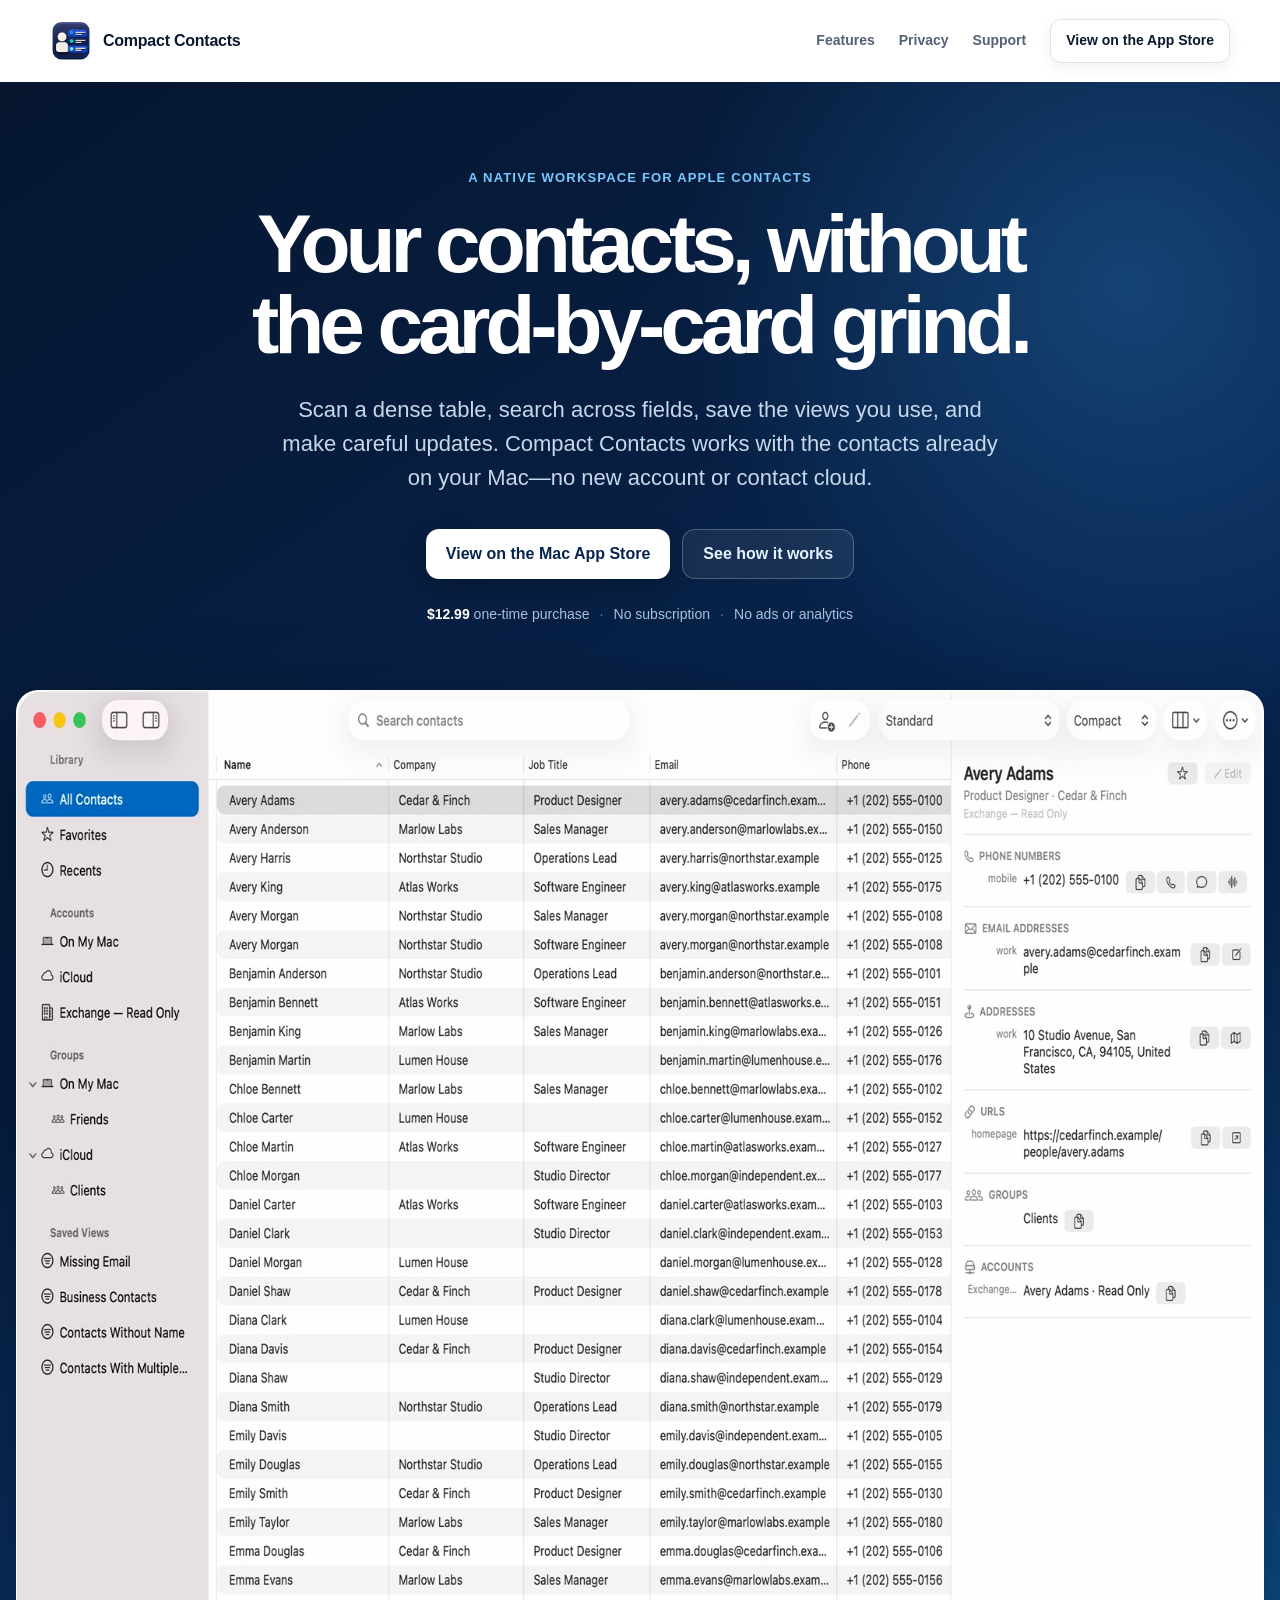
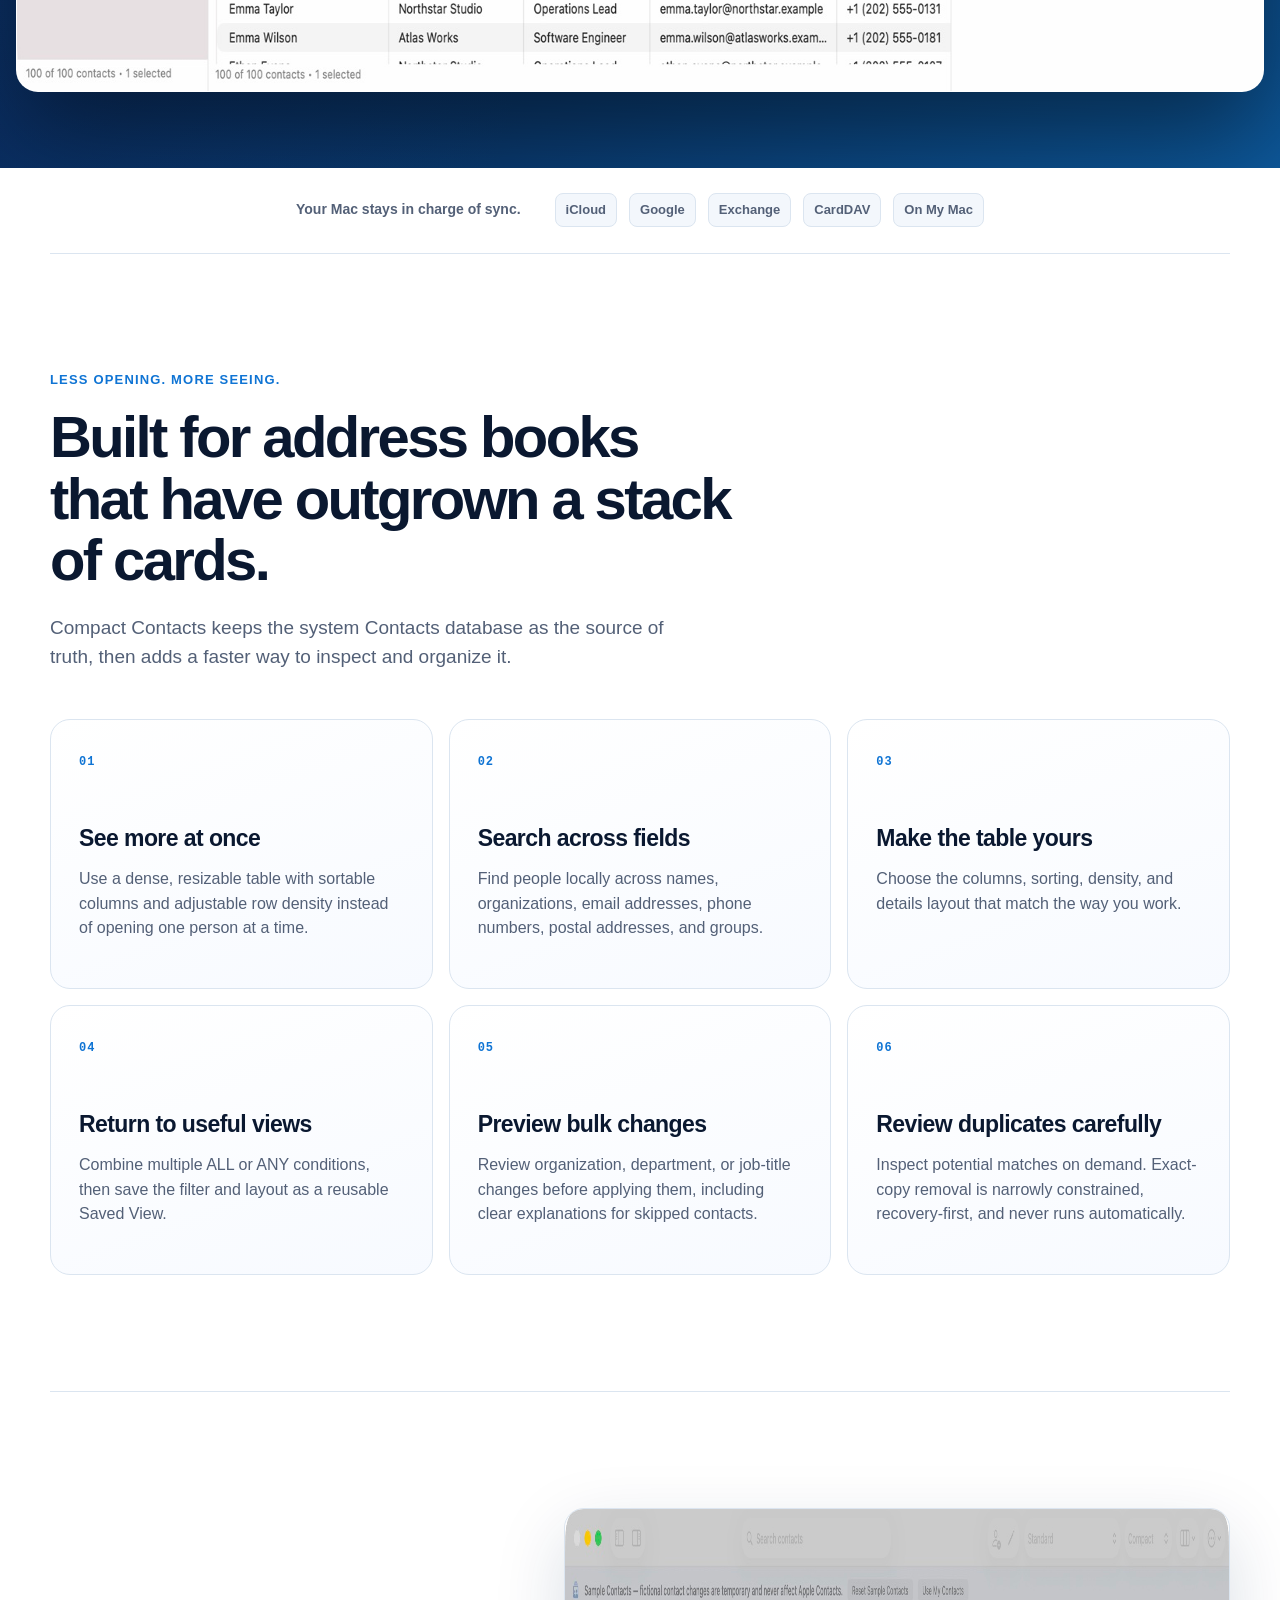
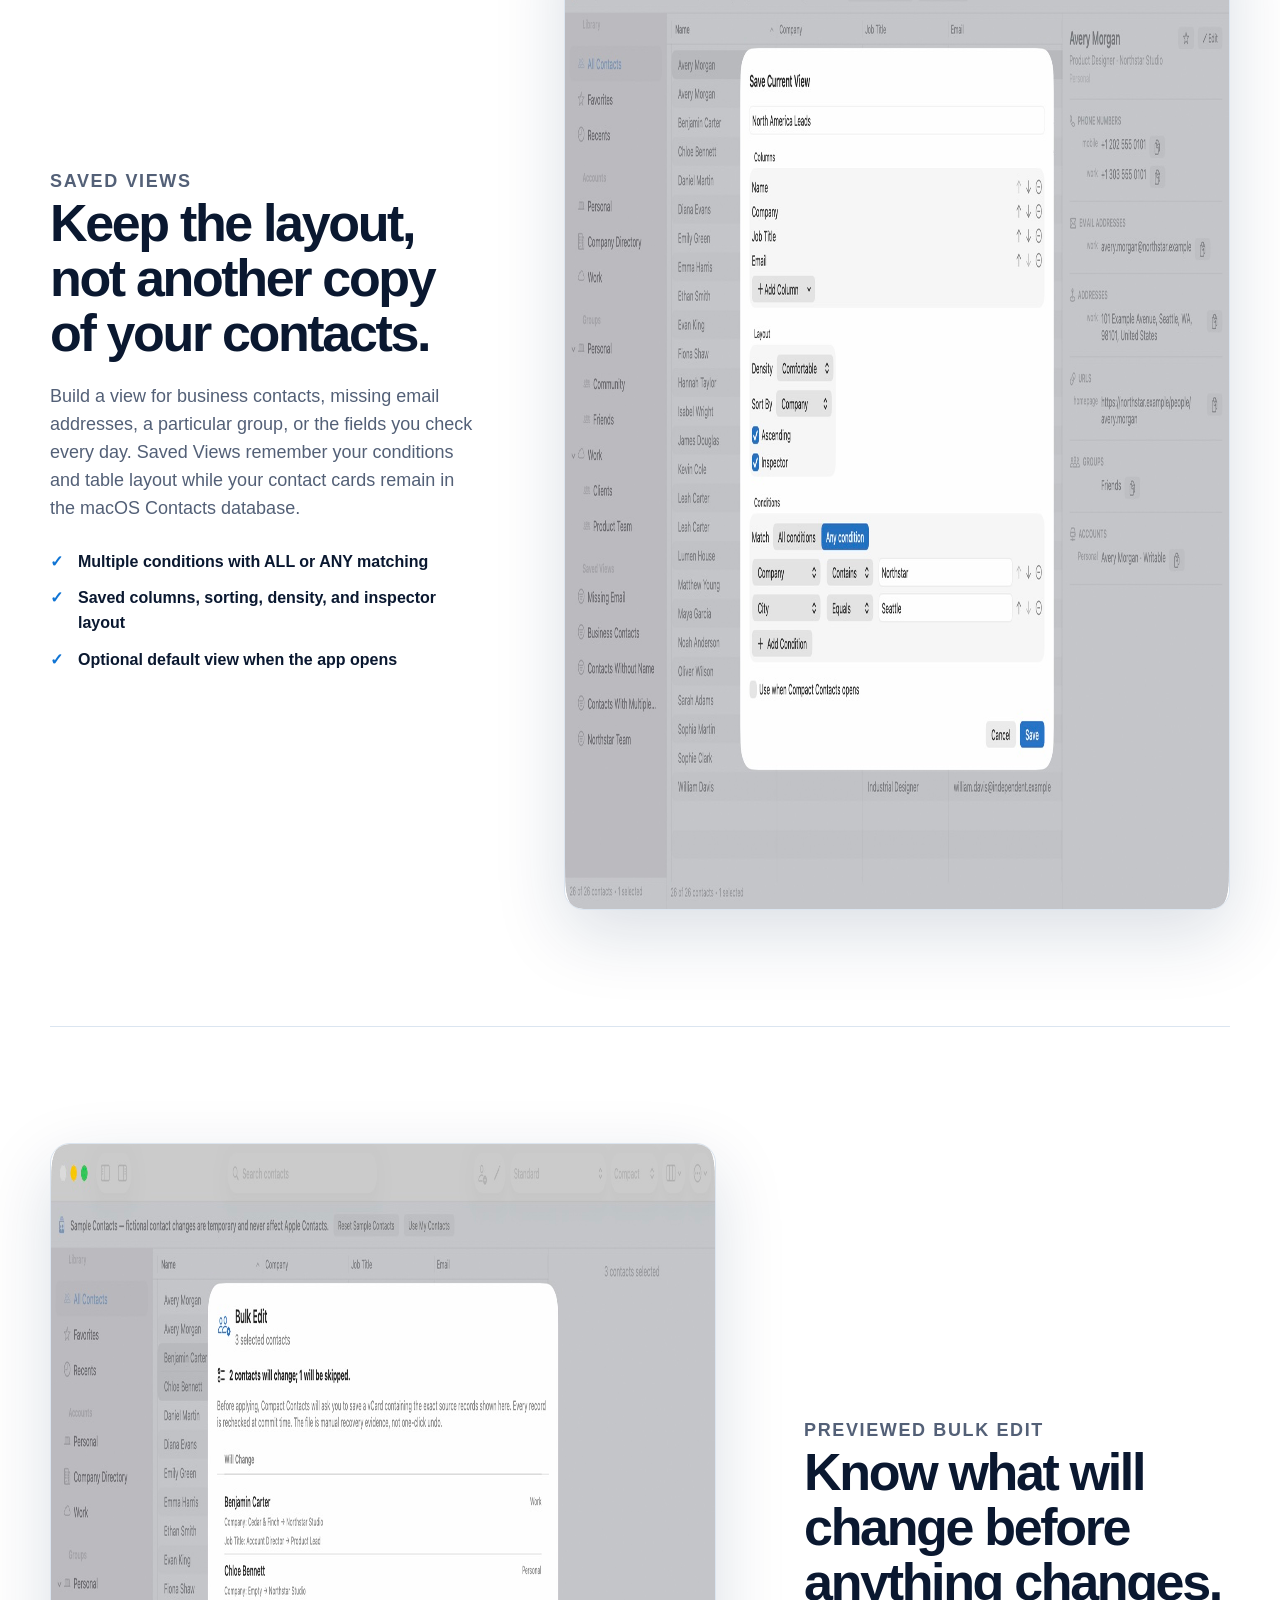
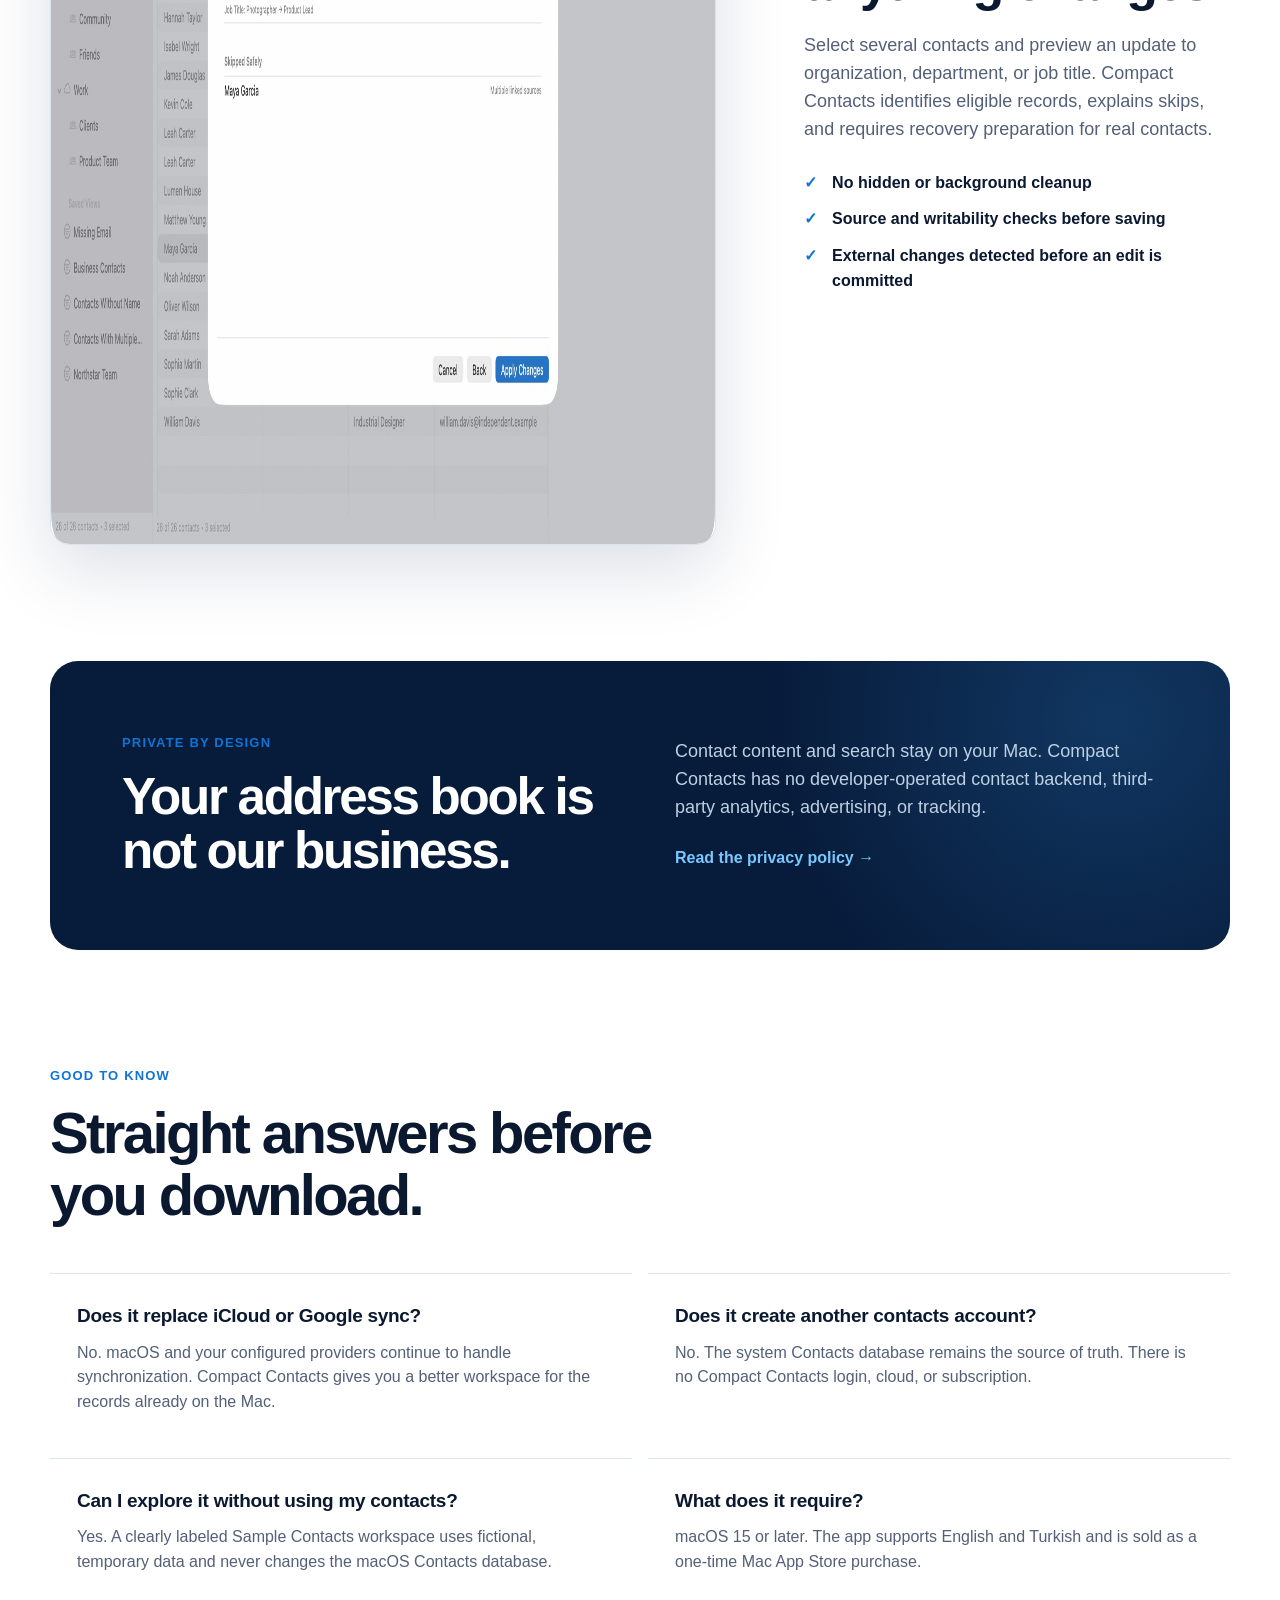
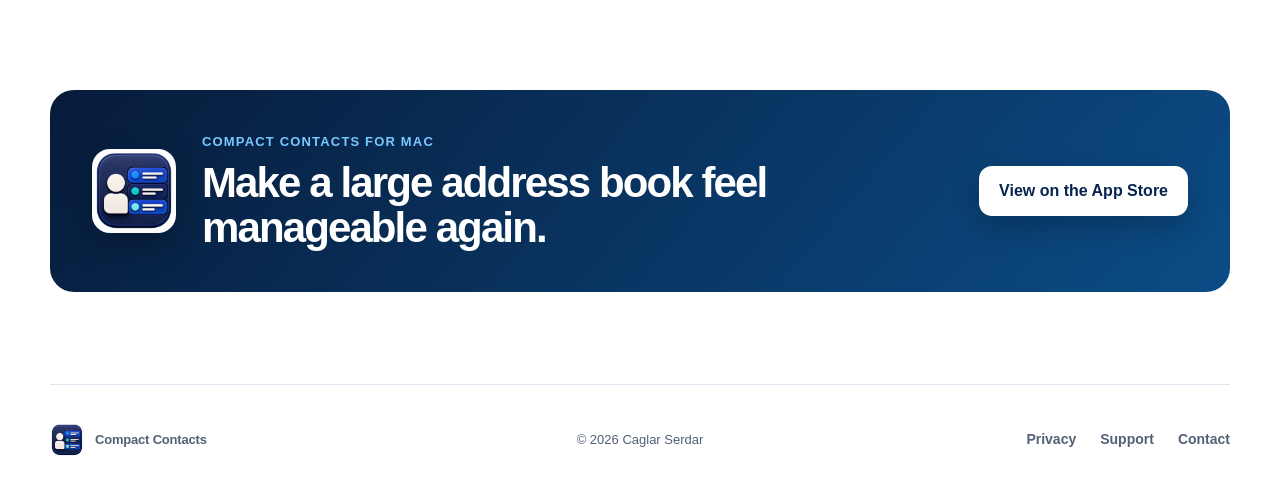
==== index.html @ 34da4bc5 "Publish Compact Contacts landing page" ====
<!doctype html>
<html lang="en">
<head>
  <meta charset="utf-8">
  <meta name="viewport" content="width=device-width, initial-scale=1">
  <meta name="description" content="Compact Contacts is a fast, native table for searching, organizing, and safely updating the contacts already on your Mac.">
  <meta name="theme-color" content="#071b3a">
  <meta property="og:type" content="website">
  <meta property="og:title" content="Compact Contacts — A fast, focused address book for Mac">
  <meta property="og:description" content="See more contacts at once. Search locally, save the views you use, and make careful updates without a new account or subscription.">
  <meta property="og:url" content="https://wedontneed.github.io/compact-contacts/">
  <meta property="og:image" content="https://wedontneed.github.io/compact-contacts/assets/compact-contacts-overview.jpg">
  <meta name="twitter:card" content="summary_large_image">
  <link rel="canonical" href="https://wedontneed.github.io/compact-contacts/">
  <title>Compact Contacts — A fast, focused address book for Mac</title>
  <link rel="icon" href="assets/app-icon.png">
  <link rel="stylesheet" href="assets/landing.css">
</head>
<body>
  <header class="site-header">
    <a class="wordmark" href="./" aria-label="Compact Contacts home">
      <img src="assets/app-icon.png" alt="" width="42" height="42">
      <span>Compact Contacts</span>
    </a>
    <nav aria-label="Main navigation">
      <a href="#features">Features</a>
      <a href="#privacy">Privacy</a>
      <a href="support/">Support</a>
      <a class="nav-cta" href="https://apps.apple.com/us/app/id6790129187" target="_blank" rel="noopener">View on the App Store</a>
    </nav>
  </header>

  <main>
    <section class="hero">
      <div class="hero-copy">
        <p class="eyebrow">A native workspace for Apple Contacts</p>
        <h1>Your contacts, without the card-by-card grind.</h1>
        <p class="lede">Scan a dense table, search across fields, save the views you use, and make careful updates. Compact Contacts works with the contacts already on your Mac—no new account or contact cloud.</p>
        <div class="hero-actions">
          <a class="button primary" href="https://apps.apple.com/us/app/id6790129187" target="_blank" rel="noopener">View on the Mac App Store</a>
          <a class="button secondary" href="#workflow">See how it works</a>
        </div>
        <ul class="proof-list" aria-label="Product highlights">
          <li><strong>$12.99</strong> one-time purchase</li>
          <li>No subscription</li>
          <li>No ads or analytics</li>
        </ul>
      </div>
      <figure class="hero-window">
        <img src="assets/compact-contacts-overview.jpg" alt="Compact Contacts showing a dense contact table, account and group sidebar, and contact details panel" width="1600" height="1000">
      </figure>
    </section>

    <section class="account-strip" aria-label="Supported account types">
      <p>Your Mac stays in charge of sync.</p>
      <ul>
        <li>iCloud</li>
        <li>Google</li>
        <li>Exchange</li>
        <li>CardDAV</li>
        <li>On My Mac</li>
      </ul>
    </section>

    <section class="section" id="features">
      <div class="section-heading">
        <p class="eyebrow">Less opening. More seeing.</p>
        <h2>Built for address books that have outgrown a stack of cards.</h2>
        <p>Compact Contacts keeps the system Contacts database as the source of truth, then adds a faster way to inspect and organize it.</p>
      </div>
      <div class="feature-grid">
        <article class="feature-card">
          <span class="feature-number">01</span>
          <h3>See more at once</h3>
          <p>Use a dense, resizable table with sortable columns and adjustable row density instead of opening one person at a time.</p>
        </article>
        <article class="feature-card">
          <span class="feature-number">02</span>
          <h3>Search across fields</h3>
          <p>Find people locally across names, organizations, email addresses, phone numbers, postal addresses, and groups.</p>
        </article>
        <article class="feature-card">
          <span class="feature-number">03</span>
          <h3>Make the table yours</h3>
          <p>Choose the columns, sorting, density, and details layout that match the way you work.</p>
        </article>
        <article class="feature-card">
          <span class="feature-number">04</span>
          <h3>Return to useful views</h3>
          <p>Combine multiple ALL or ANY conditions, then save the filter and layout as a reusable Saved View.</p>
        </article>
        <article class="feature-card">
          <span class="feature-number">05</span>
          <h3>Preview bulk changes</h3>
          <p>Review organization, department, or job-title changes before applying them, including clear explanations for skipped contacts.</p>
        </article>
        <article class="feature-card">
          <span class="feature-number">06</span>
          <h3>Review duplicates carefully</h3>
          <p>Inspect potential matches on demand. Exact-copy removal is narrowly constrained, recovery-first, and never runs automatically.</p>
        </article>
      </div>
    </section>

    <section class="section workflow" id="workflow">
      <div class="workflow-copy">
        <p class="eyebrow">Saved Views</p>
        <h2>Keep the layout, not another copy of your contacts.</h2>
        <p>Build a view for business contacts, missing email addresses, a particular group, or the fields you check every day. Saved Views remember your conditions and table layout while your contact cards remain in the macOS Contacts database.</p>
        <ul class="check-list">
          <li>Multiple conditions with ALL or ANY matching</li>
          <li>Saved columns, sorting, density, and inspector layout</li>
          <li>Optional default view when the app opens</li>
        </ul>
      </div>
      <figure class="product-shot">
        <img src="assets/compact-contacts-saved-views.jpg" alt="Saved View editor with multiple contact conditions" width="1600" height="1000" loading="lazy">
      </figure>
    </section>

    <section class="section workflow reverse">
      <div class="workflow-copy">
        <p class="eyebrow">Previewed Bulk Edit</p>
        <h2>Know what will change before anything changes.</h2>
        <p>Select several contacts and preview an update to organization, department, or job title. Compact Contacts identifies eligible records, explains skips, and requires recovery preparation for real contacts.</p>
        <ul class="check-list">
          <li>No hidden or background cleanup</li>
          <li>Source and writability checks before saving</li>
          <li>External changes detected before an edit is committed</li>
        </ul>
      </div>
      <figure class="product-shot">
        <img src="assets/compact-contacts-bulk-edit.jpg" alt="Bulk Edit preview showing eligible and skipped contacts before applying a change" width="1600" height="1000" loading="lazy">
      </figure>
    </section>

    <section class="privacy-section" id="privacy">
      <div>
        <p class="eyebrow">Private by design</p>
        <h2>Your address book is not our business.</h2>
      </div>
      <div class="privacy-copy">
        <p>Contact content and search stay on your Mac. Compact Contacts has no developer-operated contact backend, third-party analytics, advertising, or tracking.</p>
        <a href="privacy/">Read the privacy policy <span aria-hidden="true">→</span></a>
      </div>
    </section>

    <section class="section faq" aria-labelledby="faq-heading">
      <div class="section-heading compact">
        <p class="eyebrow">Good to know</p>
        <h2 id="faq-heading">Straight answers before you download.</h2>
      </div>
      <div class="faq-grid">
        <article>
          <h3>Does it replace iCloud or Google sync?</h3>
          <p>No. macOS and your configured providers continue to handle synchronization. Compact Contacts gives you a better workspace for the records already on the Mac.</p>
        </article>
        <article>
          <h3>Does it create another contacts account?</h3>
          <p>No. The system Contacts database remains the source of truth. There is no Compact Contacts login, cloud, or subscription.</p>
        </article>
        <article>
          <h3>Can I explore it without using my contacts?</h3>
          <p>Yes. A clearly labeled Sample Contacts workspace uses fictional, temporary data and never changes the macOS Contacts database.</p>
        </article>
        <article>
          <h3>What does it require?</h3>
          <p>macOS 15 or later. The app supports English and Turkish and is sold as a one-time Mac App Store purchase.</p>
        </article>
      </div>
    </section>

    <section class="final-cta">
      <img src="assets/app-icon.png" alt="" width="84" height="84">
      <div>
        <p class="eyebrow">Compact Contacts for Mac</p>
        <h2>Make a large address book feel manageable again.</h2>
      </div>
      <a class="button primary light" href="https://apps.apple.com/us/app/id6790129187" target="_blank" rel="noopener">View on the App Store</a>
    </section>
  </main>

  <footer>
    <div class="footer-brand">
      <img src="assets/app-icon.png" alt="" width="34" height="34">
      <span>Compact Contacts</span>
    </div>
    <p>© 2026 Caglar Serdar</p>
    <nav aria-label="Footer navigation">
      <a href="privacy/">Privacy</a>
      <a href="support/">Support</a>
      <a href="mailto:wedontneed@gmail.com">Contact</a>
    </nav>
  </footer>
</body>
</html>
---- assets/landing.css ----
:root {
  color-scheme: light;
  --ink: #0a1830;
  --muted: #536077;
  --navy: #071b3a;
  --blue: #0f74d4;
  --blue-bright: #39a7ff;
  --cloud: #f3f7fc;
  --line: #dbe5f0;
  --surface: #ffffff;
  --max: 1180px;
}

* { box-sizing: border-box; }
html { scroll-behavior: smooth; }
body {
  margin: 0;
  background: var(--surface);
  color: var(--ink);
  font: 16px/1.55 -apple-system, BlinkMacSystemFont, "SF Pro Text", "Helvetica Neue", sans-serif;
  -webkit-font-smoothing: antialiased;
}
img { display: block; max-width: 100%; }
a { color: inherit; }

.site-header {
  width: min(var(--max), calc(100% - 40px));
  min-height: 82px;
  margin: 0 auto;
  display: flex;
  align-items: center;
  justify-content: space-between;
  gap: 28px;
}
.wordmark, .footer-brand {
  display: inline-flex;
  align-items: center;
  gap: 11px;
  font-weight: 720;
  letter-spacing: -.015em;
  text-decoration: none;
  white-space: nowrap;
}
.wordmark img, .footer-brand img { border-radius: 10px; }
.site-header nav, footer nav { display: flex; align-items: center; gap: 24px; }
.site-header nav a, footer nav a {
  color: var(--muted);
  font-size: 14px;
  font-weight: 600;
  text-decoration: none;
}
.site-header nav a:hover, footer nav a:hover { color: var(--blue); }
.site-header .nav-cta {
  padding: 10px 15px;
  border: 1px solid var(--line);
  border-radius: 11px;
  color: var(--ink);
  background: #fff;
  box-shadow: 0 4px 16px rgba(7, 27, 58, .06);
}

.hero {
  overflow: hidden;
  padding: 86px 0 76px;
  background:
    radial-gradient(circle at 88% 12%, rgba(57, 167, 255, .26), transparent 28rem),
    radial-gradient(circle at 4% 90%, rgba(25, 99, 191, .18), transparent 30rem),
    linear-gradient(145deg, #06162f 0%, #082755 64%, #0d589a 100%);
  color: #fff;
}
.hero-copy {
  width: min(900px, calc(100% - 40px));
  margin: 0 auto;
  text-align: center;
}
.eyebrow {
  margin: 0 0 16px;
  color: var(--blue);
  font-size: 13px;
  font-weight: 780;
  letter-spacing: .09em;
  text-transform: uppercase;
}
.hero .eyebrow, .final-cta .eyebrow { color: #79c8ff; }
h1, h2, h3, p { text-wrap: pretty; }
h1 {
  max-width: 860px;
  margin: 0 auto;
  font-size: clamp(46px, 7vw, 82px);
  line-height: .98;
  letter-spacing: -.062em;
}
.lede {
  max-width: 730px;
  margin: 28px auto 0;
  color: #c8d8eb;
  font-size: clamp(18px, 2.5vw, 22px);
  line-height: 1.55;
}
.hero-actions {
  margin-top: 34px;
  display: flex;
  justify-content: center;
  flex-wrap: wrap;
  gap: 12px;
}
.button {
  display: inline-flex;
  min-height: 50px;
  align-items: center;
  justify-content: center;
  padding: 0 20px;
  border-radius: 13px;
  font-weight: 720;
  text-decoration: none;
  transition: transform .18s ease, box-shadow .18s ease, background .18s ease;
}
.button:hover { transform: translateY(-2px); }
.button.primary { background: #fff; color: #072450; box-shadow: 0 12px 30px rgba(0, 0, 0, .2); }
.button.secondary { border: 1px solid rgba(255, 255, 255, .24); color: #e7f3ff; background: rgba(255, 255, 255, .07); }
.proof-list {
  margin: 25px 0 0;
  padding: 0;
  display: flex;
  justify-content: center;
  flex-wrap: wrap;
  gap: 9px 24px;
  color: #a9c2dc;
  font-size: 14px;
  list-style: none;
}
.proof-list li { position: relative; }
.proof-list li + li::before { content: "·"; position: absolute; left: -14px; color: #5b82aa; }
.proof-list strong { color: #fff; }
.hero-window {
  width: min(1360px, calc(100% - 32px));
  margin: 64px auto 0;
  overflow: hidden;
  border: 1px solid rgba(255, 255, 255, .24);
  border-radius: 22px;
  background: #fff;
  box-shadow: 0 42px 100px rgba(0, 0, 0, .45);
}

.account-strip {
  width: min(var(--max), calc(100% - 40px));
  margin: -1px auto 0;
  padding: 26px 0;
  display: flex;
  align-items: center;
  justify-content: center;
  flex-wrap: wrap;
  gap: 16px 34px;
  border-bottom: 1px solid var(--line);
  color: var(--muted);
}
.account-strip p { margin: 0; font-size: 14px; font-weight: 650; }
.account-strip ul { margin: 0; padding: 0; display: flex; flex-wrap: wrap; gap: 12px; list-style: none; }
.account-strip li { padding: 6px 10px; border: 1px solid var(--line); border-radius: 8px; background: var(--cloud); font-size: 13px; font-weight: 650; }

.section { width: min(var(--max), calc(100% - 40px)); margin: 0 auto; padding: 116px 0; }
.section-heading { max-width: 780px; margin-bottom: 48px; }
.section-heading.compact { max-width: 680px; }
h2 { margin: 0; font-size: clamp(34px, 4.8vw, 58px); line-height: 1.06; letter-spacing: -.045em; }
.section-heading > p:last-child, .workflow-copy > p, .privacy-copy p, .faq article p {
  color: var(--muted);
}
.section-heading > p:last-child { max-width: 650px; margin: 22px 0 0; font-size: 19px; }
.feature-grid { display: grid; grid-template-columns: repeat(3, 1fr); gap: 16px; }
.feature-card {
  min-height: 270px;
  padding: 28px;
  border: 1px solid var(--line);
  border-radius: 20px;
  background: linear-gradient(160deg, #fff, #f7faff);
}
.feature-number { color: var(--blue); font: 700 12px/1 ui-monospace, SFMono-Regular, Menlo, monospace; letter-spacing: .08em; }
.feature-card h3 { margin: 48px 0 10px; font-size: 23px; letter-spacing: -.025em; }
.feature-card p { margin: 0; color: var(--muted); }

.workflow {
  display: grid;
  grid-template-columns: .78fr 1.22fr;
  align-items: center;
  gap: clamp(40px, 7vw, 88px);
  border-top: 1px solid var(--line);
}
.workflow.reverse { grid-template-columns: 1.22fr .78fr; }
.workflow.reverse .workflow-copy { order: 2; }
.workflow.reverse .product-shot { order: 1; }
.workflow-copy h2 { font-size: clamp(34px, 4.3vw, 52px); }
.workflow-copy > p { margin: 22px 0 0; font-size: 18px; }
.check-list { margin: 27px 0 0; padding: 0; display: grid; gap: 12px; list-style: none; }
.check-list li { position: relative; padding-left: 28px; color: var(--ink); font-weight: 620; }
.check-list li::before {
  content: "✓";
  position: absolute;
  left: 0;
  top: 0;
  color: var(--blue);
  font-weight: 800;
}
.product-shot {
  margin: 0;
  overflow: hidden;
  border: 1px solid var(--line);
  border-radius: 20px;
  background: var(--cloud);
  box-shadow: 0 24px 70px rgba(13, 42, 78, .15);
}

.privacy-section {
  width: min(var(--max), calc(100% - 40px));
  margin: 0 auto;
  padding: 72px;
  display: grid;
  grid-template-columns: 1fr 1fr;
  gap: 70px;
  border-radius: 28px;
  background:
    radial-gradient(circle at 90% 20%, rgba(57, 167, 255, .2), transparent 22rem),
    var(--navy);
  color: #fff;
}
.privacy-section h2 { font-size: clamp(34px, 4vw, 52px); }
.privacy-copy p { margin: 5px 0 24px; color: #bed0e3; font-size: 18px; }
.privacy-copy a { color: #79c8ff; font-weight: 720; text-decoration: none; }

.faq { padding-bottom: 88px; }
.faq-grid { display: grid; grid-template-columns: 1fr 1fr; gap: 16px; }
.faq article { padding: 27px; border-top: 1px solid var(--line); }
.faq article h3 { margin: 0 0 10px; font-size: 19px; letter-spacing: -.015em; }
.faq article p { margin: 0; }

.final-cta {
  width: min(var(--max), calc(100% - 40px));
  margin: 0 auto 92px;
  padding: 42px;
  display: grid;
  grid-template-columns: auto 1fr auto;
  align-items: center;
  gap: 26px;
  border-radius: 24px;
  background: linear-gradient(130deg, #071b3a, #0b4c86);
  color: #fff;
}
.final-cta img { border-radius: 18px; box-shadow: 0 12px 32px rgba(0, 0, 0, .25); }
.final-cta h2 { max-width: 650px; font-size: clamp(28px, 4vw, 42px); }
.final-cta .eyebrow { margin-bottom: 9px; }

footer {
  width: min(var(--max), calc(100% - 40px));
  min-height: 110px;
  margin: 0 auto;
  display: grid;
  grid-template-columns: 1fr auto 1fr;
  align-items: center;
  gap: 24px;
  border-top: 1px solid var(--line);
  color: var(--muted);
  font-size: 13px;
}
footer p { margin: 0; text-align: center; }
footer nav { justify-content: flex-end; }

:focus-visible { outline: 3px solid #48a9ff; outline-offset: 3px; border-radius: 6px; }

@media (max-width: 900px) {
  .site-header { min-height: 72px; }
  .site-header nav a:not(.nav-cta) { display: none; }
  .hero { padding-top: 70px; }
  .feature-grid { grid-template-columns: 1fr 1fr; }
  .workflow, .workflow.reverse { grid-template-columns: 1fr; }
  .workflow.reverse .workflow-copy, .workflow.reverse .product-shot { order: initial; }
  .workflow-copy { max-width: 700px; }
  .privacy-section { padding: 52px 42px; grid-template-columns: 1fr; gap: 28px; }
  .final-cta { grid-template-columns: auto 1fr; }
  .final-cta .button { grid-column: 1 / -1; }
}

@media (max-width: 620px) {
  .site-header { width: min(100% - 28px, var(--max)); }
  .wordmark span { font-size: 15px; }
  .wordmark img { width: 36px; height: 36px; }
  .site-header .nav-cta { padding: 9px 11px; font-size: 12px; }
  .hero { padding: 58px 0 54px; }
  .hero-copy { width: calc(100% - 28px); text-align: left; }
  h1 { font-size: clamp(42px, 14vw, 60px); }
  .lede { font-size: 18px; }
  .hero-actions { justify-content: flex-start; }
  .hero-actions .button { width: 100%; }
  .proof-list { justify-content: flex-start; gap: 8px 16px; }
  .proof-list li + li::before { display: none; }
  .hero-window { margin-top: 42px; border-radius: 13px; }
  .account-strip { justify-content: flex-start; }
  .section { width: calc(100% - 28px); padding: 82px 0; }
  .feature-grid, .faq-grid { grid-template-columns: 1fr; }
  .feature-card { min-height: 230px; }
  .privacy-section { width: calc(100% - 28px); padding: 34px 26px; border-radius: 21px; }
  .final-cta { width: calc(100% - 28px); padding: 30px 24px; grid-template-columns: 1fr; }
  .final-cta img { width: 70px; height: 70px; }
  footer { width: calc(100% - 28px); padding: 30px 0; grid-template-columns: 1fr; justify-items: start; }
  footer p { text-align: left; }
  footer nav { justify-content: flex-start; }
}

@media (prefers-reduced-motion: reduce) {
  html { scroll-behavior: auto; }
  .button { transition: none; }
}
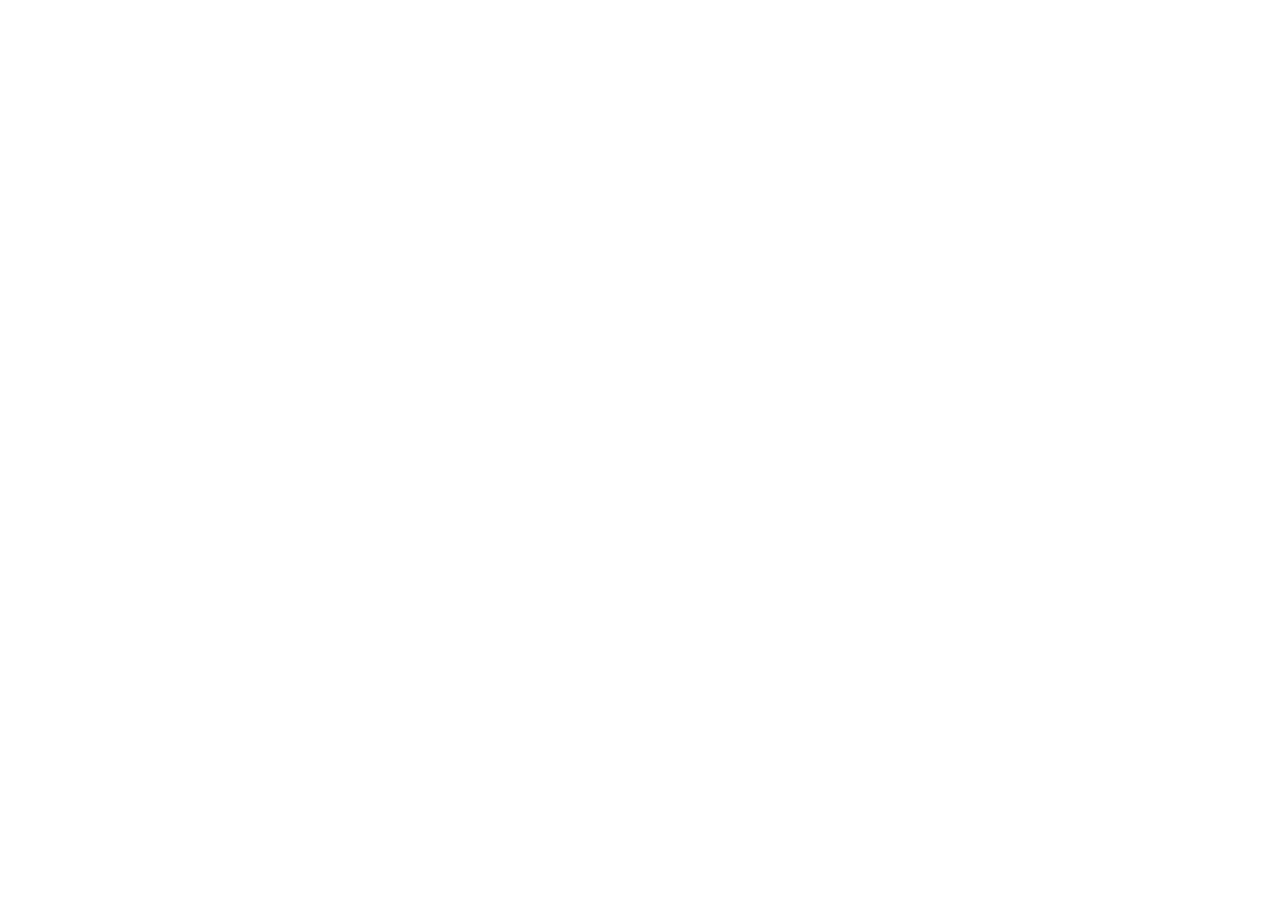
==== commit f422109e: "Redirect Compact Contacts pages to compactcontacts.com Co-Authored-By: Claude Opus 5.5 <noreply@anth" ====
--- a/index.html
+++ b/index.html
@@ -1,196 +1,14 @@
 <!doctype html>
 <html lang="en">
 <head>
-  <meta charset="utf-8">
-  <meta name="viewport" content="width=device-width, initial-scale=1">
-  <meta name="description" content="Compact Contacts is a fast, native table for searching, organizing, and safely updating the contacts already on your Mac.">
-  <meta name="theme-color" content="#071b3a">
-  <meta property="og:type" content="website">
-  <meta property="og:title" content="Compact Contacts — A fast, focused address book for Mac">
-  <meta property="og:description" content="See more contacts at once. Search locally, save the views you use, and make careful updates without a new account or subscription.">
-  <meta property="og:url" content="https://wedontneed.github.io/compact-contacts/">
-  <meta property="og:image" content="https://wedontneed.github.io/compact-contacts/assets/compact-contacts-overview.jpg">
-  <meta name="twitter:card" content="summary_large_image">
-  <link rel="canonical" href="https://wedontneed.github.io/compact-contacts/">
-  <title>Compact Contacts — A fast, focused address book for Mac</title>
-  <link rel="icon" href="assets/app-icon.png">
-  <link rel="stylesheet" href="assets/landing.css">
+<meta charset="utf-8">
+<title>Compact Contacts has moved</title>
+<meta name="robots" content="noindex">
+<link rel="canonical" href="https://compactcontacts.com/">
+<meta http-equiv="refresh" content="0; url=https://compactcontacts.com/">
+<script>location.replace("https://compactcontacts.com/" + location.hash);</script>
 </head>
 <body>
-  <header class="site-header">
-    <a class="wordmark" href="./" aria-label="Compact Contacts home">
-      <img src="assets/app-icon.png" alt="" width="42" height="42">
-      <span>Compact Contacts</span>
-    </a>
-    <nav aria-label="Main navigation">
-      <a href="#features">Features</a>
-      <a href="#privacy">Privacy</a>
-      <a href="support/">Support</a>
-      <a class="nav-cta" href="https://apps.apple.com/us/app/id6790129187" target="_blank" rel="noopener">View on the App Store</a>
-    </nav>
-  </header>
-
-  <main>
-    <section class="hero">
-      <div class="hero-copy">
-        <p class="eyebrow">A native workspace for Apple Contacts</p>
-        <h1>Your contacts, without the card-by-card grind.</h1>
-        <p class="lede">Scan a dense table, search across fields, save the views you use, and make careful updates. Compact Contacts works with the contacts already on your Mac—no new account or contact cloud.</p>
-        <div class="hero-actions">
-          <a class="button primary" href="https://apps.apple.com/us/app/id6790129187" target="_blank" rel="noopener">View on the Mac App Store</a>
-          <a class="button secondary" href="#workflow">See how it works</a>
-        </div>
-        <ul class="proof-list" aria-label="Product highlights">
-          <li><strong>$12.99</strong> one-time purchase</li>
-          <li>No subscription</li>
-          <li>No ads or analytics</li>
-        </ul>
-      </div>
-      <figure class="hero-window">
-        <img src="assets/compact-contacts-overview.jpg" alt="Compact Contacts showing a dense contact table, account and group sidebar, and contact details panel" width="1600" height="1000">
-      </figure>
-    </section>
-
-    <section class="account-strip" aria-label="Supported account types">
-      <p>Your Mac stays in charge of sync.</p>
-      <ul>
-        <li>iCloud</li>
-        <li>Google</li>
-        <li>Exchange</li>
-        <li>CardDAV</li>
-        <li>On My Mac</li>
-      </ul>
-    </section>
-
-    <section class="section" id="features">
-      <div class="section-heading">
-        <p class="eyebrow">Less opening. More seeing.</p>
-        <h2>Built for address books that have outgrown a stack of cards.</h2>
-        <p>Compact Contacts keeps the system Contacts database as the source of truth, then adds a faster way to inspect and organize it.</p>
-      </div>
-      <div class="feature-grid">
-        <article class="feature-card">
-          <span class="feature-number">01</span>
-          <h3>See more at once</h3>
-          <p>Use a dense, resizable table with sortable columns and adjustable row density instead of opening one person at a time.</p>
-        </article>
-        <article class="feature-card">
-          <span class="feature-number">02</span>
-          <h3>Search across fields</h3>
-          <p>Find people locally across names, organizations, email addresses, phone numbers, postal addresses, and groups.</p>
-        </article>
-        <article class="feature-card">
-          <span class="feature-number">03</span>
-          <h3>Make the table yours</h3>
-          <p>Choose the columns, sorting, density, and details layout that match the way you work.</p>
-        </article>
-        <article class="feature-card">
-          <span class="feature-number">04</span>
-          <h3>Return to useful views</h3>
-          <p>Combine multiple ALL or ANY conditions, then save the filter and layout as a reusable Saved View.</p>
-        </article>
-        <article class="feature-card">
-          <span class="feature-number">05</span>
-          <h3>Preview bulk changes</h3>
-          <p>Review organization, department, or job-title changes before applying them, including clear explanations for skipped contacts.</p>
-        </article>
-        <article class="feature-card">
-          <span class="feature-number">06</span>
-          <h3>Review duplicates carefully</h3>
-          <p>Inspect potential matches on demand. Exact-copy removal is narrowly constrained, recovery-first, and never runs automatically.</p>
-        </article>
-      </div>
-    </section>
-
-    <section class="section workflow" id="workflow">
-      <div class="workflow-copy">
-        <p class="eyebrow">Saved Views</p>
-        <h2>Keep the layout, not another copy of your contacts.</h2>
-        <p>Build a view for business contacts, missing email addresses, a particular group, or the fields you check every day. Saved Views remember your conditions and table layout while your contact cards remain in the macOS Contacts database.</p>
-        <ul class="check-list">
-          <li>Multiple conditions with ALL or ANY matching</li>
-          <li>Saved columns, sorting, density, and inspector layout</li>
-          <li>Optional default view when the app opens</li>
-        </ul>
-      </div>
-      <figure class="product-shot">
-        <img src="assets/compact-contacts-saved-views.jpg" alt="Saved View editor with multiple contact conditions" width="1600" height="1000" loading="lazy">
-      </figure>
-    </section>
-
-    <section class="section workflow reverse">
-      <div class="workflow-copy">
-        <p class="eyebrow">Previewed Bulk Edit</p>
-        <h2>Know what will change before anything changes.</h2>
-        <p>Select several contacts and preview an update to organization, department, or job title. Compact Contacts identifies eligible records, explains skips, and requires recovery preparation for real contacts.</p>
-        <ul class="check-list">
-          <li>No hidden or background cleanup</li>
-          <li>Source and writability checks before saving</li>
-          <li>External changes detected before an edit is committed</li>
-        </ul>
-      </div>
-      <figure class="product-shot">
-        <img src="assets/compact-contacts-bulk-edit.jpg" alt="Bulk Edit preview showing eligible and skipped contacts before applying a change" width="1600" height="1000" loading="lazy">
-      </figure>
-    </section>
-
-    <section class="privacy-section" id="privacy">
-      <div>
-        <p class="eyebrow">Private by design</p>
-        <h2>Your address book is not our business.</h2>
-      </div>
-      <div class="privacy-copy">
-        <p>Contact content and search stay on your Mac. Compact Contacts has no developer-operated contact backend, third-party analytics, advertising, or tracking.</p>
-        <a href="privacy/">Read the privacy policy <span aria-hidden="true">→</span></a>
-      </div>
-    </section>
-
-    <section class="section faq" aria-labelledby="faq-heading">
-      <div class="section-heading compact">
-        <p class="eyebrow">Good to know</p>
-        <h2 id="faq-heading">Straight answers before you download.</h2>
-      </div>
-      <div class="faq-grid">
-        <article>
-          <h3>Does it replace iCloud or Google sync?</h3>
-          <p>No. macOS and your configured providers continue to handle synchronization. Compact Contacts gives you a better workspace for the records already on the Mac.</p>
-        </article>
-        <article>
-          <h3>Does it create another contacts account?</h3>
-          <p>No. The system Contacts database remains the source of truth. There is no Compact Contacts login, cloud, or subscription.</p>
-        </article>
-        <article>
-          <h3>Can I explore it without using my contacts?</h3>
-          <p>Yes. A clearly labeled Sample Contacts workspace uses fictional, temporary data and never changes the macOS Contacts database.</p>
-        </article>
-        <article>
-          <h3>What does it require?</h3>
-          <p>macOS 15 or later. The app supports English and Turkish and is sold as a one-time Mac App Store purchase.</p>
-        </article>
-      </div>
-    </section>
-
-    <section class="final-cta">
-      <img src="assets/app-icon.png" alt="" width="84" height="84">
-      <div>
-        <p class="eyebrow">Compact Contacts for Mac</p>
-        <h2>Make a large address book feel manageable again.</h2>
-      </div>
-      <a class="button primary light" href="https://apps.apple.com/us/app/id6790129187" target="_blank" rel="noopener">View on the App Store</a>
-    </section>
-  </main>
-
-  <footer>
-    <div class="footer-brand">
-      <img src="assets/app-icon.png" alt="" width="34" height="34">
-      <span>Compact Contacts</span>
-    </div>
-    <p>© 2026 Caglar Serdar</p>
-    <nav aria-label="Footer navigation">
-      <a href="privacy/">Privacy</a>
-      <a href="support/">Support</a>
-      <a href="mailto:wedontneed@gmail.com">Contact</a>
-    </nav>
-  </footer>
+<p>This page has moved to <a href="https://compactcontacts.com/">https://compactcontacts.com/</a>.</p>
 </body>
 </html>
